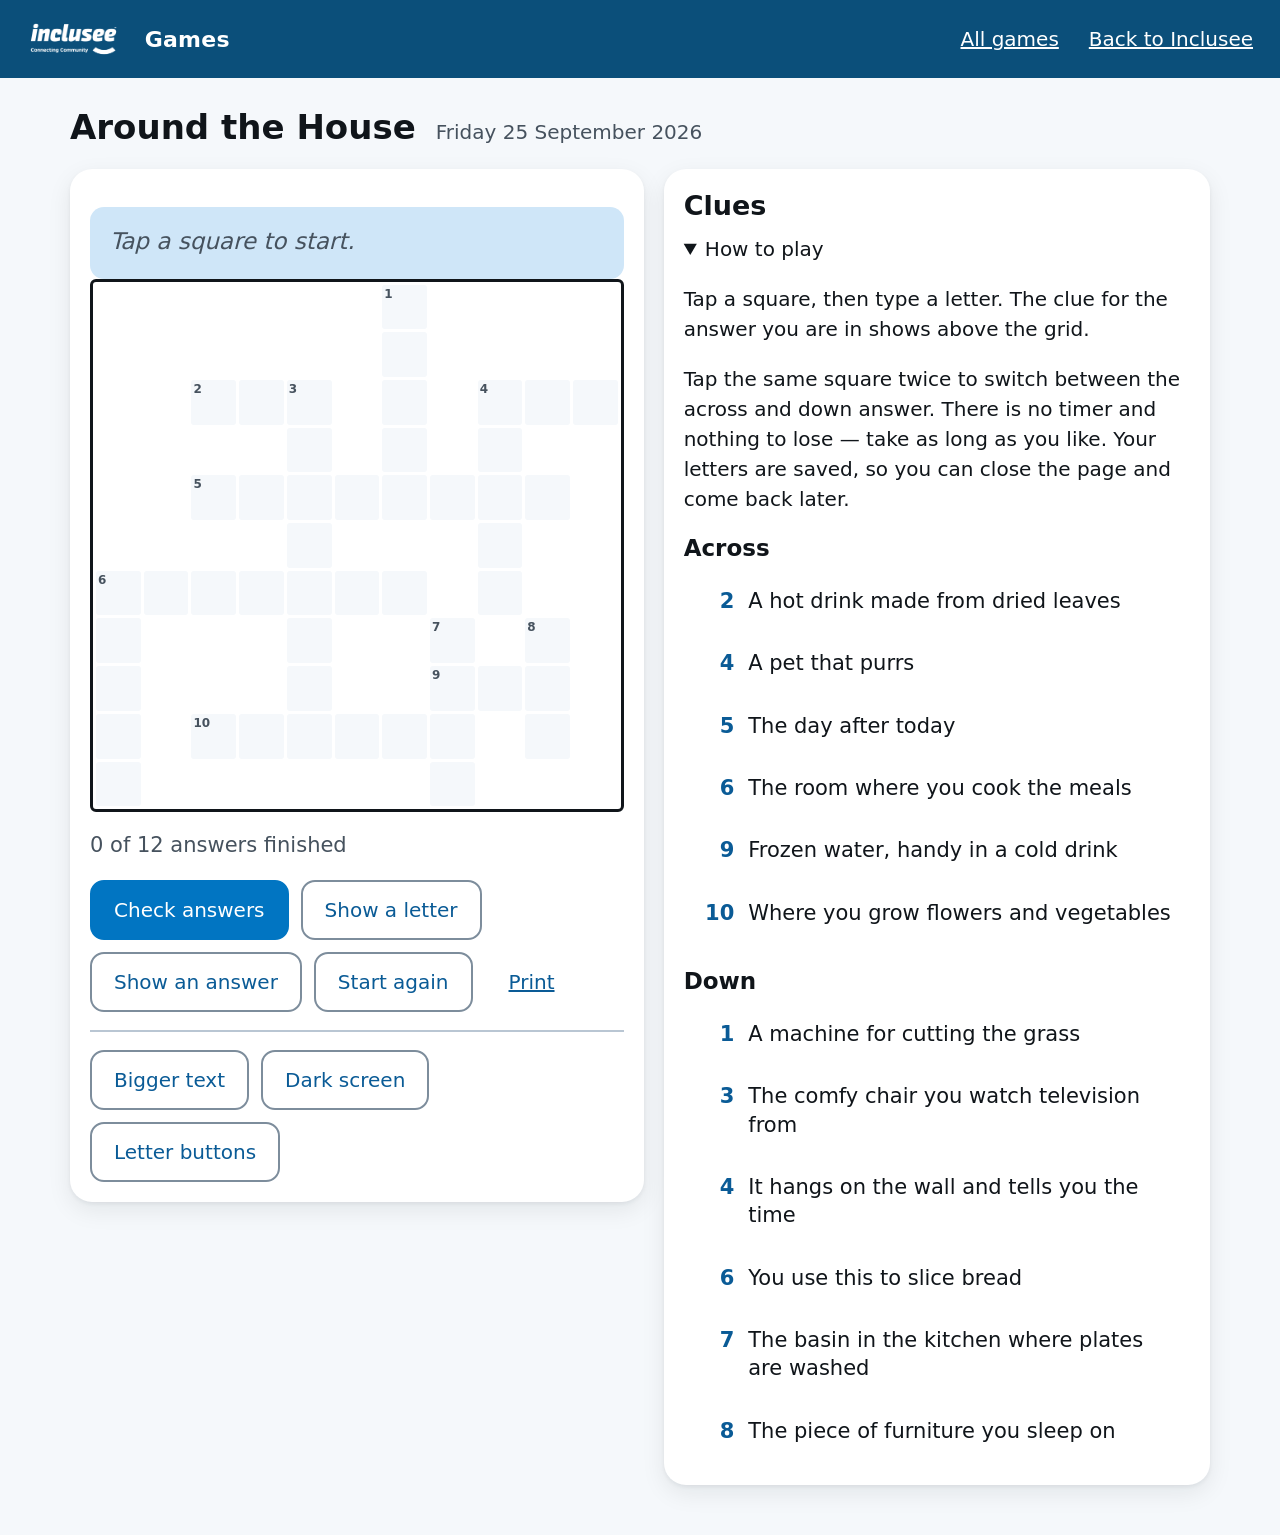
==== games/crossword/index.html @ a8ce7b58 "first games upload" ====
<!DOCTYPE html>
<html lang="en-AU">
<head>
<meta charset="utf-8">
<meta name="viewport" content="width=device-width, initial-scale=1">
<title>Daily Crossword — Inclusee Games</title>
<meta name="description" content="A friendly daily crossword from Inclusee. Large print, no timer, no pressure.">
<meta name="theme-color" content="#0b4f7a">
<meta name="robots" content="noindex">
<link rel="icon" href="../../assets/inclusee-logo.png">
<link rel="stylesheet" href="../shared/inclusee-theme.css">
<link rel="stylesheet" href="css/crossword.css">
</head>
<body>

<header class="app-bar">
  <img class="logo" src="../../assets/inclusee-logo.png" alt="Inclusee — Connecting Community">
  <span class="app-name">Games</span>
  <span class="spacer"></span>
  <a href="../index.html">All games</a>
  <a href="https://app.inclusee.org">Back to Inclusee</a>
</header>

<div class="page">

  <div class="game-head">
    <h1 id="puzzle-title">Daily Crossword</h1>
    <p class="date-line" id="puzzle-date"></p>
  </div>

  <p id="loading" class="panel">Fetching today&rsquo;s crossword&hellip;</p>

  <div id="error" class="panel" role="alert" hidden></div>

  <p class="visually-hidden" id="live" role="status" aria-live="polite"></p>

  <div class="layout" id="game" hidden>

    <!-- ------------------------------------------------------- the grid -->
    <section class="panel grid-panel" aria-labelledby="grid-heading">
      <h2 id="grid-heading" class="visually-hidden">Crossword grid</h2>

      <p class="current-clue empty" id="current-clue">Tap a square to start.</p>

      <div id="grid"></div>

      <p class="progress-line" id="progress"></p>

      <div id="keyboard" role="group" aria-label="Letter buttons"></div>

      <div class="controls">
        <button type="button" id="check">Check answers</button>
        <button type="button" id="reveal-letter" class="secondary">Show a letter</button>
        <button type="button" id="reveal-word" class="secondary">Show an answer</button>
        <button type="button" id="clear" class="secondary">Start again</button>
        <button type="button" id="print" class="plain">Print</button>
      </div>

      <div class="display-options">
        <button type="button" id="bigger" class="secondary" aria-pressed="false">Bigger text</button>
        <button type="button" id="dark" class="secondary" aria-pressed="false">Dark screen</button>
        <button type="button" id="keys" class="secondary" aria-pressed="false">Letter buttons</button>
      </div>

      <p id="status" role="status"></p>

      <div id="end-panel" hidden>
        <h2>All done!</h2>
        <p id="end-message"></p>
      </div>
    </section>

    <!-- -------------------------------------------------------- the clues -->
    <section class="panel clues-panel" aria-labelledby="clues-heading">
      <h2 id="clues-heading">Clues</h2>

      <details open>
        <summary>How to play</summary>
        <p>
          Tap a square, then type a letter. The clue for the answer you are in
          shows above the grid.
        </p>
        <p>
          Tap the same square twice to switch between the across and down answer.
          There is no timer and nothing to lose &mdash; take as long as you like.
          Your letters are saved, so you can close the page and come back later.
        </p>
      </details>

      <div class="clue-columns">
        <div id="across"></div>
        <div id="down"></div>
      </div>
    </section>

  </div>

  <div id="staff-notes" hidden></div>

</div>

<script src="../shared/save-state.js"></script>
<script src="js/puzzle-text.js"></script>
<script src="js/grid-generator.js"></script>
<script src="js/content-loader.js"></script>
<script src="js/crossword.js"></script>
<script>
  // The game container stays hidden until a puzzle is in place, so nobody sees
  // a half-built grid or an empty clue list during loading.
  document.addEventListener('DOMContentLoaded', function () {
    var check = setInterval(function () {
      if (window.IncluseeCrossword && window.IncluseeCrossword.state &&
          window.IncluseeCrossword.state.puzzle) {
        document.getElementById('game').hidden = false;
        clearInterval(check);
      }
    }, 50);
    setTimeout(function () {
      clearInterval(check);
      document.getElementById('game').hidden = false;
    }, 4000);
  });
</script>
</body>
</html>
---- games/shared/inclusee-theme.css ----
/* ============================================================================
   Inclusee Games — shared look and feel
   ----------------------------------------------------------------------------
   One place for the brand colours, type scale and contrast rules every game
   uses. Colours were chosen for WCAG 2.2 AA/AAA contrast against their own
   background, and every size is driven by --scale so the "Bigger text" button
   in any game enlarges the whole page, not just the headings.
   ========================================================================== */

:root {
  /* Brand — taken from the Inclusee Connect app icons and web manifest. */
  --brand: #0175c2;
  --brand-deep: #0b4f7a;          /* large solid areas, white text: 8.2:1 */
  --brand-text: #0a5b96;          /* blue text on white: 7.1:1 */
  --brand-tint: #eaf3fb;          /* selected answer background */
  --brand-tint-strong: #cfe6f8;

  /* Ink and paper */
  --ink: #10151a;                 /* 17.4:1 on white */
  --ink-soft: #46525e;            /* 8.0:1 on white */
  --paper: #ffffff;
  --paper-soft: #f5f8fb;
  --line: #b9c6d3;
  --line-strong: #7d8d9c;

  /* Feedback — gentle, never alarming. */
  --good: #1b6b4a;
  --good-tint: #e6f4ec;
  --warn: #8a5a00;
  --warn-tint: #fdf3e0;
  --bad: #a3231b;                 /* 7.2:1 on white */
  --bad-tint: #fdeceb;

  /* Rhythm */
  --scale: 1;
  --base-size: 20px;
  --radius: 14px;
  --radius-lg: 22px;
  --gap: 1rem;
  --shadow: 0 2px 4px rgba(16, 21, 26, 0.06), 0 8px 24px rgba(16, 21, 26, 0.08);
  --font: "Segoe UI", Tahoma, Verdana, system-ui, -apple-system, "Helvetica Neue", Arial, sans-serif;
}

/* A dark screen for residents who find white glaring. Contrast is checked
   against the panel colour, not against white. */
body.dark {
  --ink: #f2f6fa;                 /* 14.2:1 on the panel below */
  --ink-soft: #c2ccd6;            /* 8.4:1 */
  --paper: #18222c;
  --paper-soft: #111922;
  --brand-tint: #1d3a52;
  --brand-tint-strong: #27506f;
  --brand-text: #7cc0f0;          /* 7.4:1 on the panel */
  --line: #4a5a69;
  --line-strong: #8a9aa8;
  --good: #7fd3a4;
  --good-tint: #14301f;
  --bad: #ff9d95;
  --bad-tint: #3a1a18;
  --shadow: 0 2px 4px rgba(0, 0, 0, 0.4), 0 8px 24px rgba(0, 0, 0, 0.5);
}

* { box-sizing: border-box; }

html {
  font-size: calc(var(--base-size) * var(--scale));
  -webkit-text-size-adjust: 100%;
}

body {
  margin: 0;
  font-family: var(--font);
  color: var(--ink);
  background: var(--paper-soft);
  line-height: 1.5;
}

/* ---------------------------------------------------------------- app bar */

.app-bar {
  background: var(--brand-deep);
  color: #ffffff;
  padding: 0.7rem 1.1rem;
  display: flex;
  align-items: center;
  gap: 1rem;
  flex-wrap: wrap;
}

.app-bar .logo { height: 2.4rem; width: auto; }

.app-bar .app-name {
  font-weight: 700;
  font-size: 1.1rem;
  letter-spacing: 0.01em;
}

.app-bar .spacer { flex: 1 1 auto; }

.app-bar a {
  color: #ffffff;
  text-decoration: underline;
  font-size: 1rem;
  padding: 0.5rem 0.25rem;
}

body.embed .app-bar { display: none; }

/* ----------------------------------------------------------------- panels */

.panel {
  background: var(--paper);
  border-radius: var(--radius-lg);
  box-shadow: var(--shadow);
  padding: 1.1rem;
}

h1, h2, h3 { line-height: 1.25; }
h1 { font-size: 1.7rem; margin: 0 0 0.3rem; }
h2 { font-size: 1.35rem; margin: 0 0 0.6rem; }
h3 { font-size: 1.15rem; margin: 0 0 0.5rem; }

/* ----------------------------------------------------------------- buttons */

button, .button {
  font-family: inherit;
  font-size: 1rem;
  min-height: 3rem;
  padding: 0.55rem 1.1rem;
  border-radius: var(--radius);
  border: 2px solid var(--brand);
  background: var(--brand);
  color: #ffffff;
  cursor: pointer;
  transition: background-color 0.12s ease, transform 0.06s ease;
}

button:hover { background: #0167ad; border-color: #0167ad; }
button:active { transform: translateY(1px); }

button.secondary {
  background: var(--paper);
  color: var(--brand-text);
  border-color: var(--line-strong);
}

button.secondary:hover { background: var(--brand-tint); border-color: var(--brand); }

button.plain {
  background: transparent;
  border-color: transparent;
  color: var(--brand-text);
  text-decoration: underline;
}

/* Every interactive element shows the same obvious focus ring. */
:where(button, input, a, [tabindex]):focus-visible {
  outline: 3px solid var(--brand);
  outline-offset: 2px;
}

body.dark :where(button, input, a, [tabindex]):focus-visible {
  outline-color: #8fd0ff;
}

/* ---------------------------------------------------------------- helpers */

.visually-hidden {
  position: absolute !important;
  width: 1px; height: 1px;
  padding: 0; margin: -1px;
  overflow: hidden;
  clip: rect(0 0 0 0);
  white-space: nowrap;
  border: 0;
}

.note {
  background: var(--brand-tint);
  border-left: 6px solid var(--brand);
  border-radius: var(--radius);
  padding: 0.8rem 1rem;
  font-size: 1rem;
  color: var(--ink);
}

@media (prefers-reduced-motion: reduce) {
  * { transition: none !important; animation: none !important; }
}
---- games/crossword/css/crossword.css ----
/* ============================================================================
   Inclusee Games — crossword screen
   ----------------------------------------------------------------------------
   Big squares, big type, one clear action at a time. Everything here is sized
   from the --scale variable in the shared theme, so "Bigger text" enlarges the
   whole game.
   ========================================================================== */

.page {
  max-width: 1180px;
  margin: 0 auto;
  padding: 1rem 1rem 2.5rem;
}

.game-head {
  display: flex;
  flex-wrap: wrap;
  align-items: baseline;
  gap: 0.5rem 1rem;
  margin: 0.4rem 0 1rem;
}

.game-head h1 { margin: 0; }

.date-line {
  color: var(--ink-soft);
  font-size: 1rem;
  margin: 0;
}

.layout {
  display: grid;
  grid-template-columns: minmax(320px, 1.05fr) minmax(300px, 1fr);
  gap: 1rem;
  align-items: start;
}

@media (max-width: 900px) {
  .layout { grid-template-columns: 1fr; }
}

/* ------------------------------------------------------------- the grid */

.grid-panel { padding: 1rem; }

#grid {
  display: grid;
  grid-template-columns: repeat(var(--cols, 12), 1fr);
  gap: 3px;
  background: var(--paper);
  border: 3px solid var(--ink);
  border-radius: 6px;
  padding: 3px;
  max-width: min(100%, 640px);
  margin: 0 auto;
}

.cell {
  position: relative;
  aspect-ratio: 1 / 1;
  background: var(--paper-soft);
  border-radius: 3px;
}

.cell.in-entry { background: var(--brand-tint); }
.cell.is-selected { outline: 3px solid var(--brand); outline-offset: -3px; z-index: 2; }

.cell-number {
  position: absolute;
  top: 0;
  left: 2px;
  font-size: 0.6rem;
  font-weight: 700;
  color: var(--ink-soft);
  pointer-events: none;
  z-index: 3;
}

input.letter {
  width: 100%;
  height: 100%;
  border: 0;
  background: transparent;
  text-align: center;
  font-family: inherit;
  font-size: 1.15rem;
  font-weight: 700;
  text-transform: uppercase;
  color: var(--ink);
  padding: 0;
  caret-color: var(--brand);
}

input.letter:focus { outline: none; }

/* Both a class on the square (set directly by the game) and :has() are used,
   so an older in-app browser without :has() support still shows the circle. */
.cell.wrong, .cell:has(input.wrong) { background: var(--bad-tint); }
input.letter.wrong { color: var(--bad); }
.cell.wrong::after, .cell:has(input.wrong)::after {
  content: "";
  position: absolute;
  inset: 8%;
  border: 2px solid var(--bad);
  border-radius: 50%;
  pointer-events: none;
}

/* --------------------------------------------------------- current clue */

.current-clue {
  margin: 0.9rem 0 0;
  padding: 0.9rem 1rem;
  border-radius: var(--radius);
  background: var(--brand-tint-strong);
  color: var(--ink);
  font-size: 1.15rem;
  line-height: 1.4;
  min-height: 3.6rem;
}

.current-clue.empty { color: var(--ink-soft); font-style: italic; }

/* -------------------------------------------------------------- controls */

.controls {
  display: flex;
  flex-wrap: wrap;
  gap: 0.6rem;
  margin: 0.9rem 0 0;
}

.controls button { flex: 0 1 auto; }

.display-options {
  display: flex;
  flex-wrap: wrap;
  gap: 0.6rem;
  margin: 0.9rem 0 0;
  padding-top: 0.9rem;
  border-top: 2px solid var(--line);
}

.progress-line {
  margin: 0.9rem 0 0;
  font-size: 1.05rem;
  color: var(--ink-soft);
}

/* --------------------------------------------------------------- clues */

.clues-panel { padding: 1rem; }

.clue-columns {
  display: grid;
  grid-template-columns: 1fr;
  gap: 1rem;
}

@media (min-width: 620px) and (max-width: 900px) {
  .clue-columns { grid-template-columns: 1fr 1fr; }
}

.clue-list { list-style: none; margin: 0; padding: 0; }

.clue-list li { margin: 0 0 0.3rem; }

.clue {
  display: flex;
  gap: 0.7rem;
  width: 100%;
  text-align: left;
  background: var(--paper);
  color: var(--ink);
  border: 2px solid transparent;
  border-radius: var(--radius);
  padding: 0.6rem 0.75rem;
  font-size: 1.05rem;
  line-height: 1.35;
  min-height: 0;
}

.clue:hover { background: var(--brand-tint); border-color: var(--line-strong); }

.clue.is-active {
  background: var(--brand-tint-strong);
  border-color: var(--brand);
}

.clue-number {
  font-weight: 700;
  color: var(--brand-text);
  min-width: 1.6em;
  text-align: right;
  flex: 0 0 auto;
}

.clue.done .clue-text { color: var(--ink-soft); }
.clue.solved .clue-text { color: var(--good); }
.clue.solved::after { content: " \2713"; color: var(--good); font-weight: 700; }

/* ------------------------------------------------- letter buttons (touch) */

#keyboard {
  display: none;
  flex-wrap: wrap;
  gap: 0.35rem;
  margin: 0.9rem 0 0;
}

body.show-keyboard #keyboard { display: flex; }

#keyboard .key {
  flex: 1 1 8%;
  min-width: calc(2.4rem * var(--scale));
  min-height: calc(2.6rem * var(--scale));
  padding: 0.2rem;
  background: var(--paper);
  color: var(--ink);
  border-color: var(--line-strong);
  font-weight: 700;
}

#keyboard .key:hover { background: var(--brand-tint); border-color: var(--brand); }
#keyboard .key.wide { flex-basis: 22%; }

/* ------------------------------------------------------------------ states */

#loading, #error {
  text-align: center;
  padding: 2rem 1rem;
  font-size: 1.15rem;
}

#status {
  margin: 0.9rem 0 0;
  padding: 0.8rem 1rem;
  border-radius: var(--radius);
  background: var(--warn-tint);
  color: var(--ink);
  border-left: 6px solid var(--warn);
  display: none;
}

#status.show { display: block; }

#end-panel {
  margin: 1rem 0 0;
  padding: 1.2rem;
  border-radius: var(--radius-lg);
  background: var(--good-tint);
  border: 3px solid var(--good);
  text-align: center;
}

#end-panel h2 { color: var(--good); }
#end-panel p { font-size: 1.15rem; margin: 0.4rem 0 0; }

#staff-notes {
  margin: 1rem 0 0;
  padding: 0.9rem 1rem;
  border-radius: var(--radius);
  background: var(--paper-soft);
  border: 2px dashed var(--line-strong);
  font-size: 0.95rem;
}

#staff-notes code { background: var(--brand-tint); padding: 0.1rem 0.3rem; border-radius: 4px; }

/* ------------------------------------------------------------------ print */

@media print {
  .app-bar, .controls, .display-options, #keyboard, #status, .game-head .date-line { display: none !important; }
  body { background: #fff; }
  #grid { border-color: #000; }
  .cell.in-entry, .cell.is-selected, #current-clue { background: #fff !important; outline: none !important; }
  .clue { border: 0; padding: 0.2rem 0; }
  input.letter { color: #000; }
}
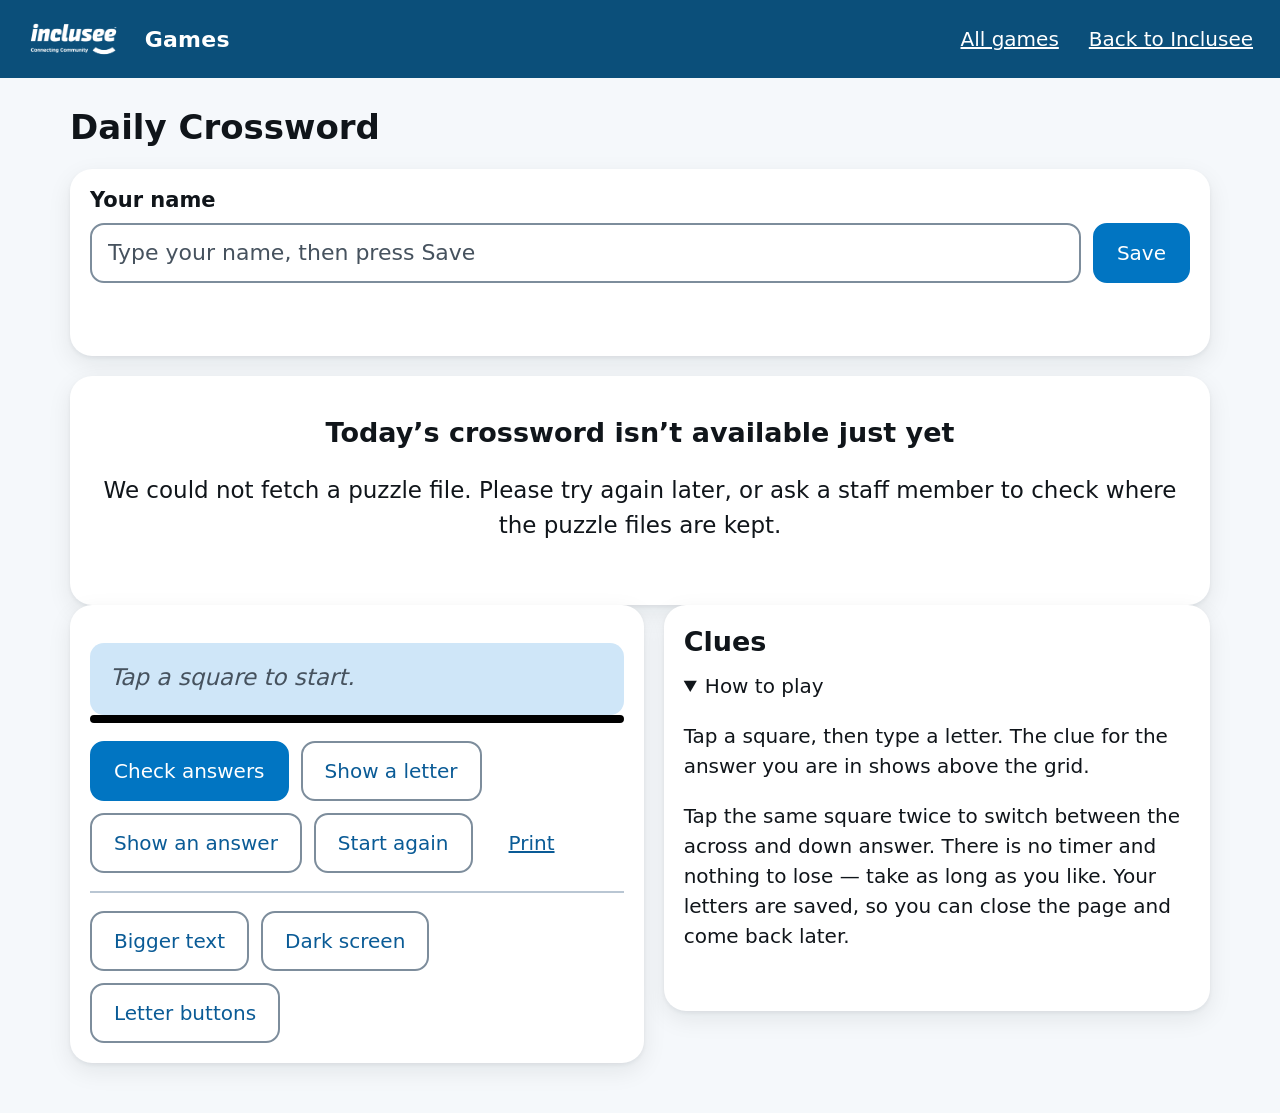
==== commit a727c3fb: "commit 2 add streaks and profiles" ====
--- a/games/crossword/index.html
+++ b/games/crossword/index.html
@@ -27,6 +27,20 @@
     <h1 id="puzzle-title">Daily Crossword</h1>
     <p class="date-line" id="puzzle-date"></p>
   </div>
+
+  <!-- Who is playing. Optional: the game works perfectly without a name, and
+       nothing typed here ever leaves this device. -->
+  <section class="panel profile-panel" aria-labelledby="profile-heading">
+    <h2 id="profile-heading" class="profile-heading">Your name</h2>
+    <div class="profile-row">
+      <input type="text" id="who" name="who" maxlength="24" autocomplete="name"
+             spellcheck="false" placeholder="Type your name, then press Save"
+             aria-describedby="streak">
+      <button type="button" id="who-save">Save</button>
+    </div>
+    <p id="streak" class="streak-line" role="status" aria-live="polite"></p>
+    <div id="streak-days" class="streak-days" aria-hidden="true"></div>
+  </section>
 
   <p id="loading" class="panel">Fetching today&rsquo;s crossword&hellip;</p>
 
@@ -99,7 +113,9 @@
 
 </div>
 
+<script src="../config.js"></script>
 <script src="../shared/save-state.js"></script>
+<script src="../shared/profile.js"></script>
 <script src="js/puzzle-text.js"></script>
 <script src="js/grid-generator.js"></script>
 <script src="js/content-loader.js"></script>
--- a/games/shared/inclusee-theme.css
+++ b/games/shared/inclusee-theme.css
@@ -22,6 +22,9 @@
   --paper-soft: #f5f8fb;
   --line: #b9c6d3;
   --line-strong: #7d8d9c;
+  /* Outlines for puzzle squares and other "you must see where this ends" edges.
+     Always the strongest contrast available against the paper colour. */
+  --grid-line: #000000;
 
   /* Feedback — gentle, never alarming. */
   --good: #1b6b4a;
@@ -53,6 +56,7 @@
   --brand-text: #7cc0f0;          /* 7.4:1 on the panel */
   --line: #4a5a69;
   --line-strong: #8a9aa8;
+  --grid-line: #ffffff;
   --good: #7fd3a4;
   --good-tint: #14301f;
   --bad: #ff9d95;
--- a/games/crossword/css/crossword.css
+++ b/games/crossword/css/crossword.css
@@ -43,35 +43,41 @@
 
 .grid-panel { padding: 1rem; }
 
+/* Every square is outlined in the strongest contrast colour available - black on
+   the light screen, white on the dark screen. Thin pale lines between squares
+   are the single biggest problem for residents with poor vision: they cannot
+   tell where one answer ends and the next begins. */
 #grid {
   display: grid;
   grid-template-columns: repeat(var(--cols, 12), 1fr);
-  gap: 3px;
-  background: var(--paper);
-  border: 3px solid var(--ink);
-  border-radius: 6px;
-  padding: 3px;
-  max-width: min(100%, 640px);
+  gap: 0;
+  background: var(--paper);
+  border: 4px solid var(--grid-line);
+  border-radius: 4px;
+  padding: 0;
+  max-width: min(100%, 660px);
   margin: 0 auto;
 }
 
 .cell {
   position: relative;
   aspect-ratio: 1 / 1;
-  background: var(--paper-soft);
-  border-radius: 3px;
+  background: var(--paper);
+  border: 2px solid var(--grid-line);
+  border-radius: 0;
 }
 
 .cell.in-entry { background: var(--brand-tint); }
-.cell.is-selected { outline: 3px solid var(--brand); outline-offset: -3px; z-index: 2; }
+.cell.is-selected { outline: 4px solid var(--brand); outline-offset: -4px; z-index: 2; }
 
 .cell-number {
   position: absolute;
   top: 0;
   left: 2px;
-  font-size: 0.6rem;
+  font-size: 0.62rem;
   font-weight: 700;
   color: var(--ink-soft);
+  line-height: 1;
   pointer-events: none;
   z-index: 3;
 }
@@ -276,4 +282,53 @@
   .cell.in-entry, .cell.is-selected, #current-clue { background: #fff !important; outline: none !important; }
   .clue { border: 0; padding: 0.2rem 0; }
   input.letter { color: #000; }
-}+}
+
+/* ------------------------------------------------- who is playing + streak */
+
+.profile-panel { padding: 0.9rem 1rem; margin: 0 0 1rem; }
+
+.profile-heading { font-size: 1.05rem; margin: 0 0 0.5rem; }
+
+.profile-row {
+  display: flex;
+  flex-wrap: wrap;
+  gap: 0.6rem;
+  align-items: stretch;
+}
+
+.profile-row input {
+  flex: 1 1 16rem;
+  min-height: 3rem;
+  font-family: inherit;
+  font-size: 1.1rem;
+  color: var(--ink);
+  background: var(--paper);
+  border: 2px solid var(--line-strong);
+  border-radius: var(--radius);
+  padding: 0.5rem 0.8rem;
+}
+
+.profile-row input::placeholder { color: var(--ink-soft); opacity: 1; }
+
+.streak-line {
+  margin: 0.7rem 0 0;
+  font-size: 1.05rem;
+  color: var(--ink);
+  min-height: 1.5em;
+}
+
+/* Seven dots, one per day, newest on the right. Decorative - the sentence above
+   carries the same information for anyone using a screen reader. */
+.streak-days { display: flex; gap: 0.4rem; margin: 0.5rem 0 0; }
+
+.streak-days .day {
+  width: 1.1rem;
+  height: 1.1rem;
+  border-radius: 50%;
+  border: 2px solid var(--grid-line);
+  background: var(--paper);
+}
+
+.streak-days .day.done { background: var(--good); border-color: var(--good); }
+.streak-days .day.today { outline: 3px solid var(--brand); outline-offset: 2px; }
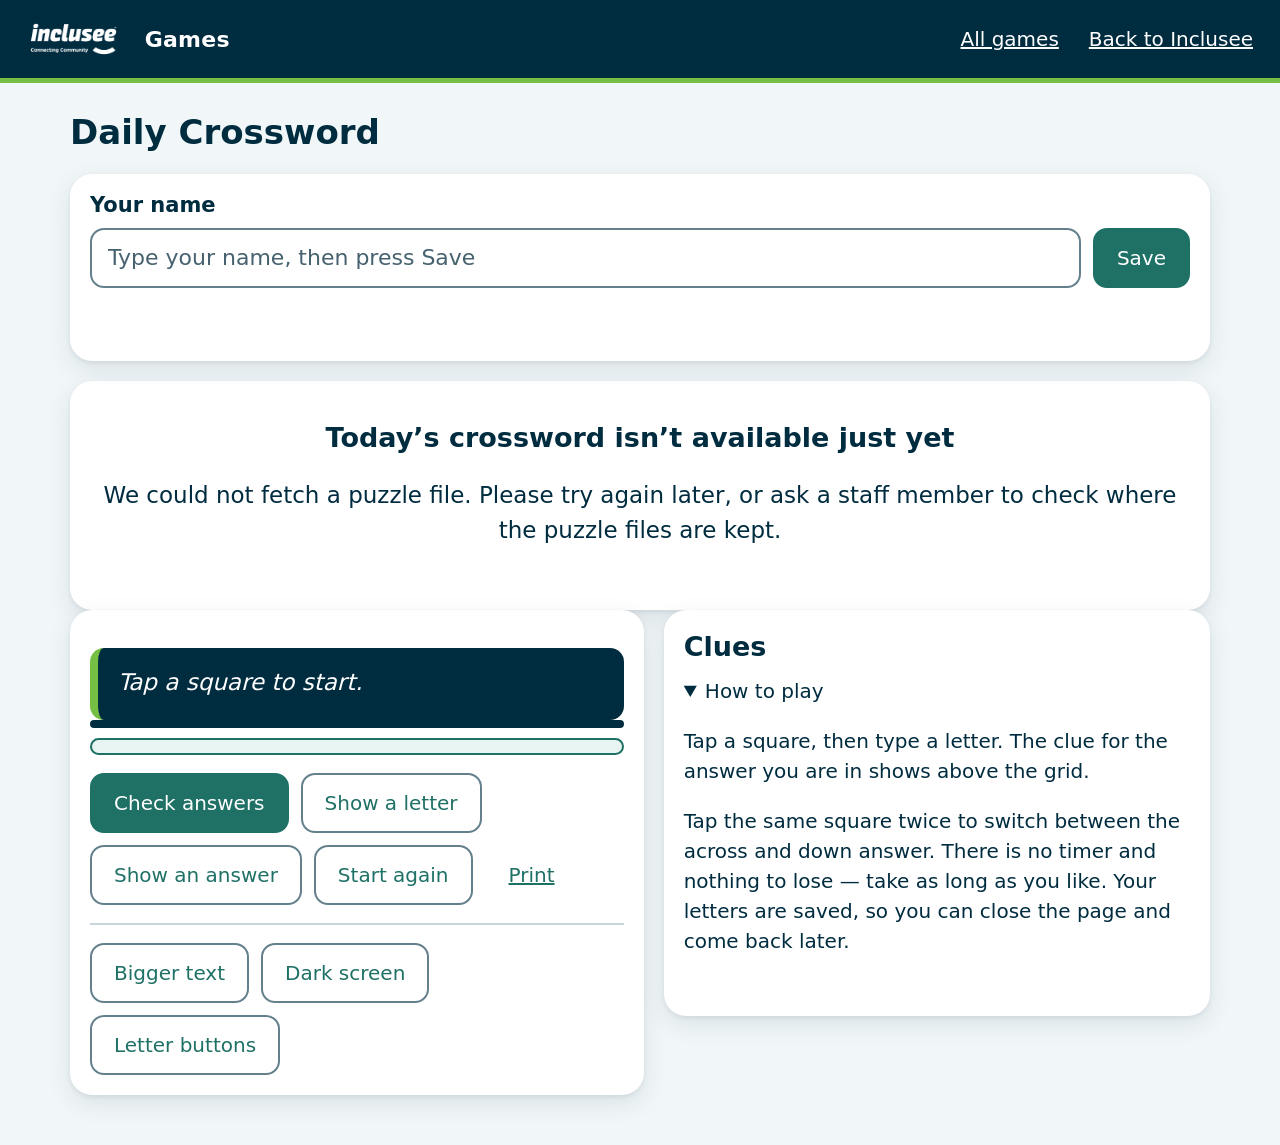
==== commit d838c38a: "color update" ====
--- a/games/crossword/index.html
+++ b/games/crossword/index.html
@@ -5,7 +5,7 @@
 <meta name="viewport" content="width=device-width, initial-scale=1">
 <title>Daily Crossword — Inclusee Games</title>
 <meta name="description" content="A friendly daily crossword from Inclusee. Large print, no timer, no pressure.">
-<meta name="theme-color" content="#0b4f7a">
+<meta name="theme-color" content="#002C40">
 <meta name="robots" content="noindex">
 <link rel="icon" href="../../assets/inclusee-logo.png">
 <link rel="stylesheet" href="../shared/inclusee-theme.css">
@@ -58,6 +58,7 @@
 
       <div id="grid"></div>
 
+      <div class="progress-bar" aria-hidden="true"><div class="filled" id="progress-fill" style="width: 0%"></div></div>
       <p class="progress-line" id="progress"></p>
 
       <div id="keyboard" role="group" aria-label="Letter buttons"></div>
--- a/games/shared/inclusee-theme.css
+++ b/games/shared/inclusee-theme.css
@@ -1,38 +1,81 @@
 /* ============================================================================
-   Inclusee Games — shared look and feel
+   Inclusee Games - shared look and feel
    ----------------------------------------------------------------------------
-   One place for the brand colours, type scale and contrast rules every game
-   uses. Colours were chosen for WCAG 2.2 AA/AAA contrast against their own
-   background, and every size is driven by --scale so the "Bigger text" button
-   in any game enlarges the whole page, not just the headings.
+   Brand palette (supplied by Inclusee):
+
+     #002C40  deep navy    the workhorse: all text, borders, the app bar
+     #339B8B  teal         accents, tints and large decoration
+     #74BF44  green        bright decoration
+     #E9D447  yellow       highlights - a background for navy text
+     white                 the main colour, as asked
+
+   The bright colours cannot carry text on their own, so each has a darkened
+   partner for that job. Measured contrast against white:
+
+     #002C40  14.64:1   all text (AAA needs 7:1)
+     #1F7166   5.81:1   teal text, buttons, links (AA needs 4.5:1)
+     #3E7A22   5.23:1   green text, streak dots
+     #339B8B   3.39:1   teal decoration, large text, borders - NOT body text
+     #74BF44   2.26:1   green decoration only - NOT text
+     #E9D447   1.50:1   yellow decoration; navy text ON it is 9.74:1
+
+   tests/contrast.test.mjs checks these pairs, so a future colour change that
+   breaks readability fails the test suite rather than a resident's eyesight.
+
+   Every size is driven by --scale, so the "Bigger text" button enlarges the
+   whole page, not just the headings.
    ========================================================================== */
 
 :root {
-  /* Brand — taken from the Inclusee Connect app icons and web manifest. */
-  --brand: #0175c2;
-  --brand-deep: #0b4f7a;          /* large solid areas, white text: 8.2:1 */
-  --brand-text: #0a5b96;          /* blue text on white: 7.1:1 */
-  --brand-tint: #eaf3fb;          /* selected answer background */
-  --brand-tint-strong: #cfe6f8;
-
-  /* Ink and paper */
-  --ink: #10151a;                 /* 17.4:1 on white */
-  --ink-soft: #46525e;            /* 8.0:1 on white */
+  /* Paper */
   --paper: #ffffff;
-  --paper-soft: #f5f8fb;
-  --line: #b9c6d3;
-  --line-strong: #7d8d9c;
-  /* Outlines for puzzle squares and other "you must see where this ends" edges.
-     Always the strongest contrast available against the paper colour. */
-  --grid-line: #000000;
-
-  /* Feedback — gentle, never alarming. */
-  --good: #1b6b4a;
-  --good-tint: #e6f4ec;
-  --warn: #8a5a00;
-  --warn-tint: #fdf3e0;
-  --bad: #a3231b;                 /* 7.2:1 on white */
+  --paper-soft: #f1f7f8;          /* page background: a near-white teal wash */
+  /* Text on a dark band (app bar, clue banner). Always white, never --paper:
+     on the dark screen --paper is itself dark, which made the clue banner
+     unreadable at 1.05:1. */
+  --on-dark: #ffffff;
+
+  /* Ink - text and lines */
+  --ink: #002c40;                 /* 14.64:1 on white */
+  --ink-soft: #46626f;            /* 6.49:1 on white, for secondary text */
+  --line: #c7d6da;                /* dividers, decorative edges */
+  --line-strong: #64808d;         /* 3.7:1, the minimum for input outlines */
+  --grid-line: #002c40;           /* crossword square outlines, 14.64:1 */
+
+  /* Teal */
+  --brand: #339b8b;               /* 3.39:1 - decoration and large shapes only */
+  --brand-deep: #002c40;          /* app bar and banner backgrounds */
+  --brand-text: #1f7166;          /* 5.81:1 - teal text, buttons, links */
+  --brand-tint: #e8f4f1;          /* a whisper of teal, for washes */
+  --brand-tint-strong: #fbf5cc;   /* kept for compatibility: same as entry fill */
+
+  /* Green */
+  --green: #74bf44;               /* 2.26:1 - bright decoration only */
+  --green-text: #3e7a22;          /* 5.23:1 - green text, dots, borders */
+  --good: #3e7a22;
+  --good-tint: #eef7e7;
+  --good-line: #74bf44;           /* always paired with a dark edge */
+
+  /* Yellow */
+  --yellow: #e9d447;              /* navy text on it is 9.74:1 */
+  --yellow-tint: #fbf5cc;
+  /* Text placed ON a highlight is always navy, in both themes: white on yellow
+     is 1.50:1 and unreadable, and the dark screen still uses the yellow square. */
+  --select-ink: #002c40;
+
+  /* Highlighting: soft yellow for the answer being worked on, full yellow for
+     the square being typed in. That step is what tells someone where they are
+     without losing the pale-on-white look. */
+  --entry-fill: #fbf5cc;
+  --select-fill: #e9d447;
+
+  /* Feedback. Red is the one colour kept outside the palette: yellow and green
+     cannot say "this letter is not right" without confusion, because the same
+     colours already mean "selected" and "finished" elsewhere. */
+  --bad: #a3231b;                 /* 6.6:1 on white */
   --bad-tint: #fdeceb;
+  --warn: #6b5300;                /* 6.9:1 on white */
+  --warn-tint: #fbf5cc;
 
   /* Rhythm */
   --scale: 1;
@@ -40,27 +83,48 @@
   --radius: 14px;
   --radius-lg: 22px;
   --gap: 1rem;
-  --shadow: 0 2px 4px rgba(16, 21, 26, 0.06), 0 8px 24px rgba(16, 21, 26, 0.08);
+  --shadow: 0 2px 4px rgba(0, 44, 64, 0.07), 0 8px 24px rgba(0, 44, 64, 0.10);
   --font: "Segoe UI", Tahoma, Verdana, system-ui, -apple-system, "Helvetica Neue", Arial, sans-serif;
 }
 
-/* A dark screen for residents who find white glaring. Contrast is checked
-   against the panel colour, not against white. */
+/* Dark screen: the brand navy becomes the background, and the bright palette
+   colours come into their own because each is far lighter than #002C40.
+   Contrast is checked against the panel colour, not against white. */
 body.dark {
-  --ink: #f2f6fa;                 /* 14.2:1 on the panel below */
-  --ink-soft: #c2ccd6;            /* 8.4:1 */
-  --paper: #18222c;
-  --paper-soft: #111922;
-  --brand-tint: #1d3a52;
-  --brand-tint-strong: #27506f;
-  --brand-text: #7cc0f0;          /* 7.4:1 on the panel */
-  --line: #4a5a69;
-  --line-strong: #8a9aa8;
+  --paper: #06303f;
+  --paper-soft: #002c40;
+  --on-dark: #ffffff;
+
+  --ink: #ffffff;
+  --ink-soft: #b6d2d6;
+  --line: #2f5665;
+  --line-strong: #6f97a3;
   --grid-line: #ffffff;
-  --good: #7fd3a4;
-  --good-tint: #14301f;
+
+  --brand: #74bf44;               /* bright green reads well on navy */
+  --brand-deep: #002c40;
+  --brand-text: #7fd6c8;
+  --brand-tint: #0d4358;
+  --brand-tint-strong: #14495e;
+
+  --green: #74bf44;
+  --green-text: #9ad86f;
+  --good: #9ad86f;
+  --good-tint: #14351f;
+  --good-line: #74bf44;
+
+  --yellow: #e9d447;
+  --yellow-tint: #4a4415;
+  --select-ink: #002c40;
+
+  --entry-fill: #14495e;
+  --select-fill: #e9d447;
+
   --bad: #ff9d95;
   --bad-tint: #3a1a18;
+  --warn: #e9d447;
+  --warn-tint: #3f3a13;
+
   --shadow: 0 2px 4px rgba(0, 0, 0, 0.4), 0 8px 24px rgba(0, 0, 0, 0.5);
 }
 
@@ -83,12 +147,15 @@
 
 .app-bar {
   background: var(--brand-deep);
-  color: #ffffff;
+  color: var(--on-dark);          /* 14.64:1 on the navy bar */
   padding: 0.7rem 1.1rem;
   display: flex;
   align-items: center;
   gap: 1rem;
   flex-wrap: wrap;
+  /* The one place the bright green is used at size, where it reads as a brand
+     accent rather than as information. */
+  border-bottom: 5px solid var(--green);
 }
 
 .app-bar .logo { height: 2.4rem; width: auto; }
@@ -102,7 +169,7 @@
 .app-bar .spacer { flex: 1 1 auto; }
 
 .app-bar a {
-  color: #ffffff;
+  color: var(--on-dark);
   text-decoration: underline;
   font-size: 1rem;
   padding: 0.5rem 0.25rem;
@@ -119,7 +186,7 @@
   padding: 1.1rem;
 }
 
-h1, h2, h3 { line-height: 1.25; }
+h1, h2, h3 { line-height: 1.25; color: var(--ink); }
 h1 { font-size: 1.7rem; margin: 0 0 0.3rem; }
 h2 { font-size: 1.35rem; margin: 0 0 0.6rem; }
 h3 { font-size: 1.15rem; margin: 0 0 0.5rem; }
@@ -132,14 +199,14 @@
   min-height: 3rem;
   padding: 0.55rem 1.1rem;
   border-radius: var(--radius);
-  border: 2px solid var(--brand);
-  background: var(--brand);
+  border: 2px solid var(--brand-text);
+  background: var(--brand-text);  /* 5.81:1 with white text */
   color: #ffffff;
   cursor: pointer;
   transition: background-color 0.12s ease, transform 0.06s ease;
 }
 
-button:hover { background: #0167ad; border-color: #0167ad; }
+button:hover { background: #175d53; border-color: #175d53; }
 button:active { transform: translateY(1px); }
 
 button.secondary {
@@ -148,7 +215,10 @@
   border-color: var(--line-strong);
 }
 
-button.secondary:hover { background: var(--brand-tint); border-color: var(--brand); }
+button.secondary:hover {
+  background: var(--brand-tint);
+  border-color: var(--brand-text);
+}
 
 button.plain {
   background: transparent;
@@ -157,14 +227,12 @@
   text-decoration: underline;
 }
 
-/* Every interactive element shows the same obvious focus ring. */
+/* Every interactive element shows the same obvious focus ring. The yellow ring
+   stands out against both white panels and the navy bar. */
 :where(button, input, a, [tabindex]):focus-visible {
-  outline: 3px solid var(--brand);
+  outline: 3px solid var(--yellow);
   outline-offset: 2px;
-}
-
-body.dark :where(button, input, a, [tabindex]):focus-visible {
-  outline-color: #8fd0ff;
+  box-shadow: 0 0 0 6px rgba(0, 44, 64, 0.75);
 }
 
 /* ---------------------------------------------------------------- helpers */
@@ -179,8 +247,9 @@
   border: 0;
 }
 
+/* Staff notes and status messages: pale yellow paper with navy ink, 9.74:1. */
 .note {
-  background: var(--brand-tint);
+  background: var(--yellow-tint);
   border-left: 6px solid var(--brand);
   border-radius: var(--radius);
   padding: 0.8rem 1rem;
@@ -190,4 +259,4 @@
 
 @media (prefers-reduced-motion: reduce) {
   * { transition: none !important; animation: none !important; }
-}+}
--- a/games/crossword/css/crossword.css
+++ b/games/crossword/css/crossword.css
@@ -67,8 +67,15 @@
   border-radius: 0;
 }
 
-.cell.in-entry { background: var(--brand-tint); }
-.cell.is-selected { outline: 4px solid var(--brand); outline-offset: -4px; z-index: 2; }
+/* The answer being worked on is washed pale yellow; the one square being typed
+   in is the full brand yellow. Both carry navy letters, so both stay readable. */
+.cell.in-entry { background: var(--entry-fill); }
+.cell.is-selected {
+  background: var(--select-fill);
+  outline: 4px solid var(--ink);
+  outline-offset: -5px;
+  z-index: 2;
+}
 
 .cell-number {
   position: absolute;
@@ -98,6 +105,9 @@
 }
 
 input.letter:focus { outline: none; }
+
+/* On the yellow highlight the letters stay navy, whatever the screen theme. */
+.cell.is-selected input.letter { color: var(--select-ink); }
 
 /* Both a class on the square (set directly by the game) and :has() are used,
    so an older in-app browser without :has() support still shows the circle. */
@@ -114,18 +124,21 @@
 
 /* --------------------------------------------------------- current clue */
 
+/* The clue being answered is the most important line on the screen, so it gets
+   the navy banner treatment: white on #002C40 is 14.64:1. */
 .current-clue {
   margin: 0.9rem 0 0;
   padding: 0.9rem 1rem;
   border-radius: var(--radius);
-  background: var(--brand-tint-strong);
-  color: var(--ink);
+  background: var(--brand-deep);
+  color: var(--on-dark);
+  border-left: 8px solid var(--green);
   font-size: 1.15rem;
   line-height: 1.4;
   min-height: 3.6rem;
 }
 
-.current-clue.empty { color: var(--ink-soft); font-style: italic; }
+.current-clue.empty { color: var(--on-dark); font-style: italic; }
 
 /* -------------------------------------------------------------- controls */
 
@@ -186,24 +199,24 @@
   min-height: 0;
 }
 
-.clue:hover { background: var(--brand-tint); border-color: var(--line-strong); }
+.clue:hover { background: var(--brand-tint); border-color: var(--brand-text); }
 
 .clue.is-active {
-  background: var(--brand-tint-strong);
-  border-color: var(--brand);
+  background: var(--entry-fill);
+  border-color: var(--brand-text);
 }
 
 .clue-number {
   font-weight: 700;
-  color: var(--brand-text);
+  color: var(--brand-text);   /* 5.81:1 */
   min-width: 1.6em;
   text-align: right;
   flex: 0 0 auto;
 }
 
 .clue.done .clue-text { color: var(--ink-soft); }
-.clue.solved .clue-text { color: var(--good); }
-.clue.solved::after { content: " \2713"; color: var(--good); font-weight: 700; }
+.clue.solved .clue-text { color: var(--green-text); }
+.clue.solved::after { content: " \2713"; color: var(--green-text); font-weight: 700; }
 
 /* ------------------------------------------------- letter buttons (touch) */
 
@@ -227,7 +240,7 @@
   font-weight: 700;
 }
 
-#keyboard .key:hover { background: var(--brand-tint); border-color: var(--brand); }
+#keyboard .key:hover { background: var(--brand-tint); border-color: var(--brand-text); }
 #keyboard .key.wide { flex-basis: 22%; }
 
 /* ------------------------------------------------------------------ states */
@@ -255,11 +268,12 @@
   padding: 1.2rem;
   border-radius: var(--radius-lg);
   background: var(--good-tint);
-  border: 3px solid var(--good);
+  border: 3px solid var(--green-text);
+  border-top: 8px solid var(--green);      /* the bright green, used at size */
   text-align: center;
 }
 
-#end-panel h2 { color: var(--good); }
+#end-panel h2 { color: var(--green-text); }
 #end-panel p { font-size: 1.15rem; margin: 0.4rem 0 0; }
 
 #staff-notes {
@@ -272,6 +286,23 @@
 }
 
 #staff-notes code { background: var(--brand-tint); padding: 0.1rem 0.3rem; border-radius: 4px; }
+
+/* A wide progress bar. The bright green is fine here: it is a large shape and
+   the sentence beside it carries the same information. */
+.progress-bar {
+  height: 0.85rem;
+  border-radius: 999px;
+  background: var(--brand-tint);
+  border: 2px solid var(--brand-text);
+  overflow: hidden;
+  margin: 0.5rem 0 0.2rem;
+}
+
+.progress-bar .filled {
+  height: 100%;
+  background: var(--green);
+  transition: width 0.2s ease;
+}
 
 /* ------------------------------------------------------------------ print */
 
@@ -330,5 +361,5 @@
   background: var(--paper);
 }
 
-.streak-days .day.done { background: var(--good); border-color: var(--good); }
-.streak-days .day.today { outline: 3px solid var(--brand); outline-offset: 2px; }
+.streak-days .day.done { background: var(--green-text); border-color: var(--green-text); }
+.streak-days .day.today { outline: 3px solid var(--ink); outline-offset: 2px; }
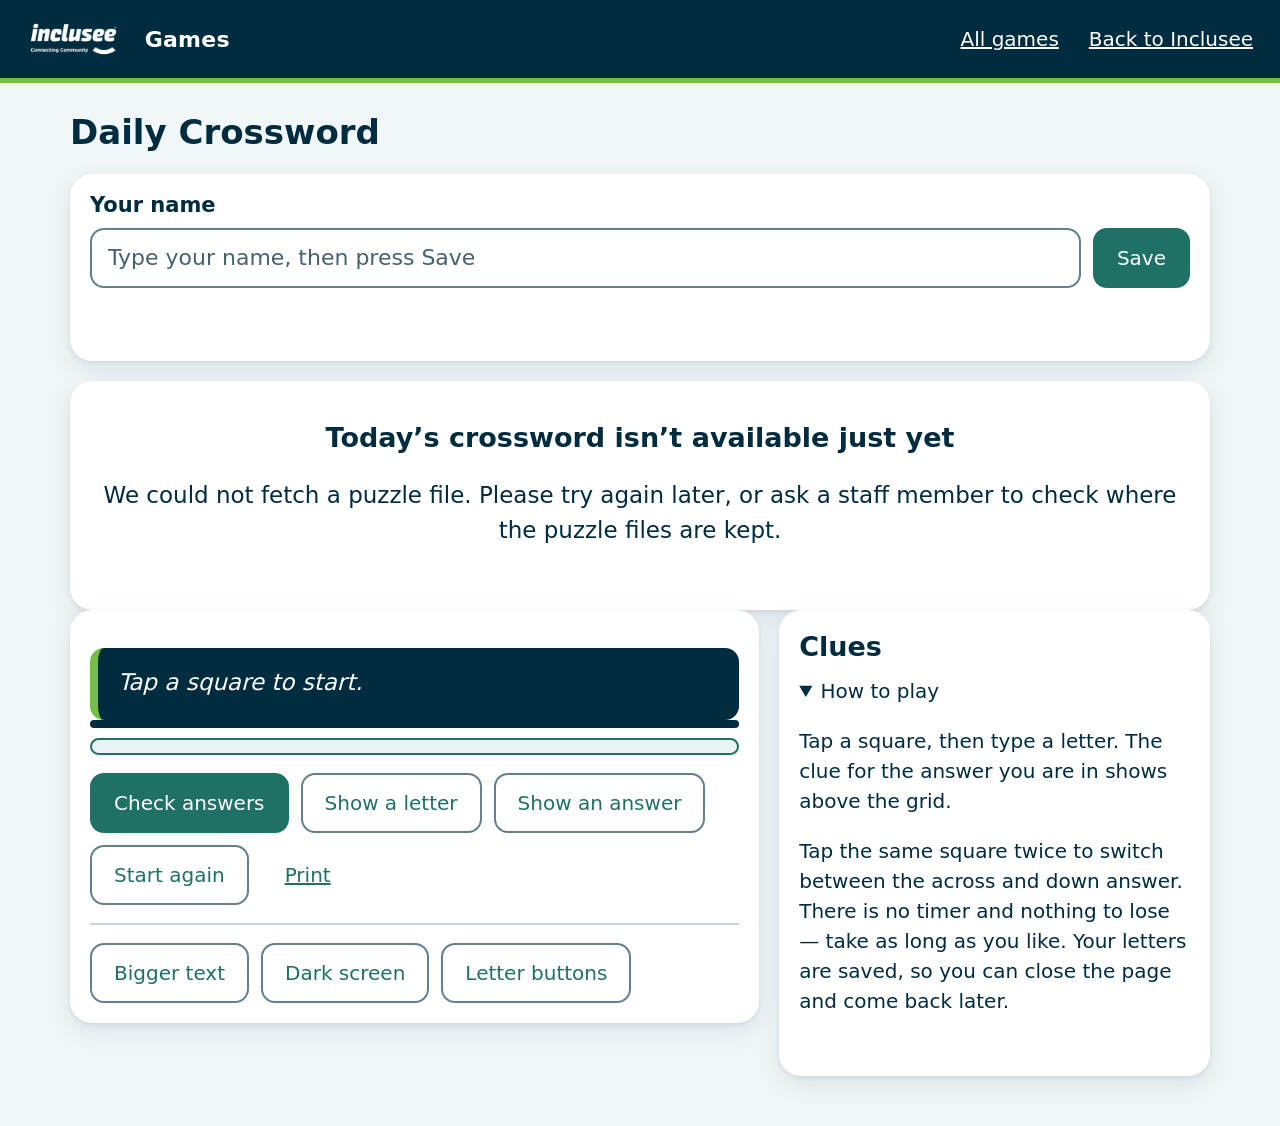
==== commit 1d5ed0ba: "grid fix" ====
--- a/games/crossword/index.html
+++ b/games/crossword/index.html
@@ -56,7 +56,9 @@
 
       <p class="current-clue empty" id="current-clue">Tap a square to start.</p>
 
-      <div id="grid"></div>
+      <div class="grid-scroll">
+        <div id="grid"></div>
+      </div>
 
       <div class="progress-bar" aria-hidden="true"><div class="filled" id="progress-fill" style="width: 0%"></div></div>
       <p class="progress-line" id="progress"></p>
@@ -115,8 +117,10 @@
 </div>
 
 <script src="../config.js"></script>
+<script src="../shared/dates.js"></script>
 <script src="../shared/save-state.js"></script>
 <script src="../shared/profile.js"></script>
+<script src="../shared/seeded-random.js"></script>
 <script src="js/puzzle-text.js"></script>
 <script src="js/grid-generator.js"></script>
 <script src="js/content-loader.js"></script>
--- a/games/shared/inclusee-theme.css
+++ b/games/shared/inclusee-theme.css
@@ -260,3 +260,82 @@
 @media (prefers-reduced-motion: reduce) {
   * { transition: none !important; animation: none !important; }
 }
+
+/* ------------------------------------------------------------------ shared bits
+   Used by every game: the "who is playing" panel and the progress bar. They live
+   here rather than in one game's stylesheet so the games cannot drift apart. */
+
+.profile-panel { padding: 0.9rem 1rem; margin: 0 0 1rem; }
+
+.profile-heading { font-size: 1.05rem; margin: 0 0 0.5rem; }
+
+.profile-row {
+  display: flex;
+  flex-wrap: wrap;
+  gap: 0.6rem;
+  align-items: stretch;
+}
+
+.profile-row input {
+  flex: 1 1 16rem;
+  min-height: 3rem;
+  font-family: inherit;
+  font-size: 1.1rem;
+  color: var(--ink);
+  background: var(--paper);
+  border: 2px solid var(--line-strong);
+  border-radius: var(--radius);
+  padding: 0.5rem 0.8rem;
+}
+
+.profile-row input::placeholder { color: var(--ink-soft); opacity: 1; }
+
+.streak-line {
+  margin: 0.7rem 0 0;
+  font-size: 1.05rem;
+  color: var(--ink);
+  min-height: 1.5em;
+}
+
+/* Seven dots, one per day, newest on the right. Decorative - the sentence above
+   carries the same information for anyone using a screen reader. */
+.streak-days { display: flex; gap: 0.4rem; margin: 0.5rem 0 0; }
+
+.streak-days .day {
+  width: 1.1rem;
+  height: 1.1rem;
+  border-radius: 50%;
+  border: 2px solid var(--grid-line);
+  background: var(--paper);
+}
+
+.streak-days .day.done { background: var(--green-text); border-color: var(--green-text); }
+.streak-days .day.today { outline: 3px solid var(--ink); outline-offset: 2px; }
+
+/* A wide progress bar. The bright green is fine here: it is a large shape and
+   the sentence beside it carries the same information. */
+.progress-bar {
+  height: 0.85rem;
+  border-radius: 999px;
+  background: var(--brand-tint);
+  border: 2px solid var(--brand-text);
+  overflow: hidden;
+  margin: 0.5rem 0 0.2rem;
+}
+
+.progress-bar .filled {
+  height: 100%;
+  background: var(--green);
+  transition: width 0.2s ease;
+}
+
+/* ------------------------------------------------------------------ print */
+
+@media print {
+  .app-bar, .controls, .display-options, #keyboard, #status, .game-head .date-line { display: none !important; }
+  body { background: #fff; }
+  #grid { border-color: #000; }
+  .cell.in-entry, .cell.is-selected, #current-clue { background: #fff !important; outline: none !important; }
+  .clue { border: 0; padding: 0.2rem 0; }
+  input.letter { color: #000; }
+}
--- a/games/crossword/css/crossword.css
+++ b/games/crossword/css/crossword.css
@@ -30,14 +30,20 @@
 
 .layout {
   display: grid;
-  grid-template-columns: minmax(320px, 1.05fr) minmax(300px, 1fr);
+  /* The grid matters more than the clue list, so it takes the larger share. */
+  grid-template-columns: minmax(320px, 1.6fr) minmax(280px, 1fr);
   gap: 1rem;
   align-items: start;
 }
 
-@media (max-width: 900px) {
+@media (max-width: 1080px) {
   .layout { grid-template-columns: 1fr; }
 }
+
+/* See the word search stylesheet: without this the panels refuse to shrink below
+   their content, and a wide grid pushes the whole page sideways on a narrow
+   screen. */
+.layout > * { min-width: 0; }
 
 /* ------------------------------------------------------------- the grid */
 
@@ -47,15 +53,22 @@
    the light screen, white on the dark screen. Thin pale lines between squares
    are the single biggest problem for residents with poor vision: they cannot
    tell where one answer ends and the next begins. */
+.grid-scroll { overflow-x: auto; min-width: 0; }
+
 #grid {
   display: grid;
   grid-template-columns: repeat(var(--cols, 12), 1fr);
-  gap: 0;
+  gap: 3px;
   background: var(--paper);
   border: 4px solid var(--grid-line);
   border-radius: 4px;
   padding: 0;
-  max-width: min(100%, 660px);
+  /* Squares never shrink below a fingertip, and everything grows together when
+     someone asks for bigger text: 40px per square at normal size, more at larger
+     settings. If that no longer fits the panel, the panel scrolls sideways
+     rather than making the squares too small to tap. */
+  width: max(100%, calc(var(--cols, 12) * 40px * var(--scale)));
+  max-width: calc(660px * var(--scale));
   margin: 0 auto;
 }
 
@@ -65,6 +78,11 @@
   background: var(--paper);
   border: 2px solid var(--grid-line);
   border-radius: 0;
+  /* A grid column cannot shrink below the smallest its content could be, and a
+     text box's smallest is the width of its default 20 characters. Without this
+     every square stayed 34px wide however narrow the screen got, and the grid
+     pushed the whole page sideways. */
+  min-width: 0;
 }
 
 /* The answer being worked on is washed pale yellow; the one square being typed
@@ -286,80 +304,3 @@
 }
 
 #staff-notes code { background: var(--brand-tint); padding: 0.1rem 0.3rem; border-radius: 4px; }
-
-/* A wide progress bar. The bright green is fine here: it is a large shape and
-   the sentence beside it carries the same information. */
-.progress-bar {
-  height: 0.85rem;
-  border-radius: 999px;
-  background: var(--brand-tint);
-  border: 2px solid var(--brand-text);
-  overflow: hidden;
-  margin: 0.5rem 0 0.2rem;
-}
-
-.progress-bar .filled {
-  height: 100%;
-  background: var(--green);
-  transition: width 0.2s ease;
-}
-
-/* ------------------------------------------------------------------ print */
-
-@media print {
-  .app-bar, .controls, .display-options, #keyboard, #status, .game-head .date-line { display: none !important; }
-  body { background: #fff; }
-  #grid { border-color: #000; }
-  .cell.in-entry, .cell.is-selected, #current-clue { background: #fff !important; outline: none !important; }
-  .clue { border: 0; padding: 0.2rem 0; }
-  input.letter { color: #000; }
-}
-
-/* ------------------------------------------------- who is playing + streak */
-
-.profile-panel { padding: 0.9rem 1rem; margin: 0 0 1rem; }
-
-.profile-heading { font-size: 1.05rem; margin: 0 0 0.5rem; }
-
-.profile-row {
-  display: flex;
-  flex-wrap: wrap;
-  gap: 0.6rem;
-  align-items: stretch;
-}
-
-.profile-row input {
-  flex: 1 1 16rem;
-  min-height: 3rem;
-  font-family: inherit;
-  font-size: 1.1rem;
-  color: var(--ink);
-  background: var(--paper);
-  border: 2px solid var(--line-strong);
-  border-radius: var(--radius);
-  padding: 0.5rem 0.8rem;
-}
-
-.profile-row input::placeholder { color: var(--ink-soft); opacity: 1; }
-
-.streak-line {
-  margin: 0.7rem 0 0;
-  font-size: 1.05rem;
-  color: var(--ink);
-  min-height: 1.5em;
-}
-
-/* Seven dots, one per day, newest on the right. Decorative - the sentence above
-   carries the same information for anyone using a screen reader. */
-.streak-days { display: flex; gap: 0.4rem; margin: 0.5rem 0 0; }
-
-.streak-days .day {
-  width: 1.1rem;
-  height: 1.1rem;
-  border-radius: 50%;
-  border: 2px solid var(--grid-line);
-  background: var(--paper);
-}
-
-.streak-days .day.done { background: var(--green-text); border-color: var(--green-text); }
-.streak-days .day.today { outline: 3px solid var(--ink); outline-offset: 2px; }
